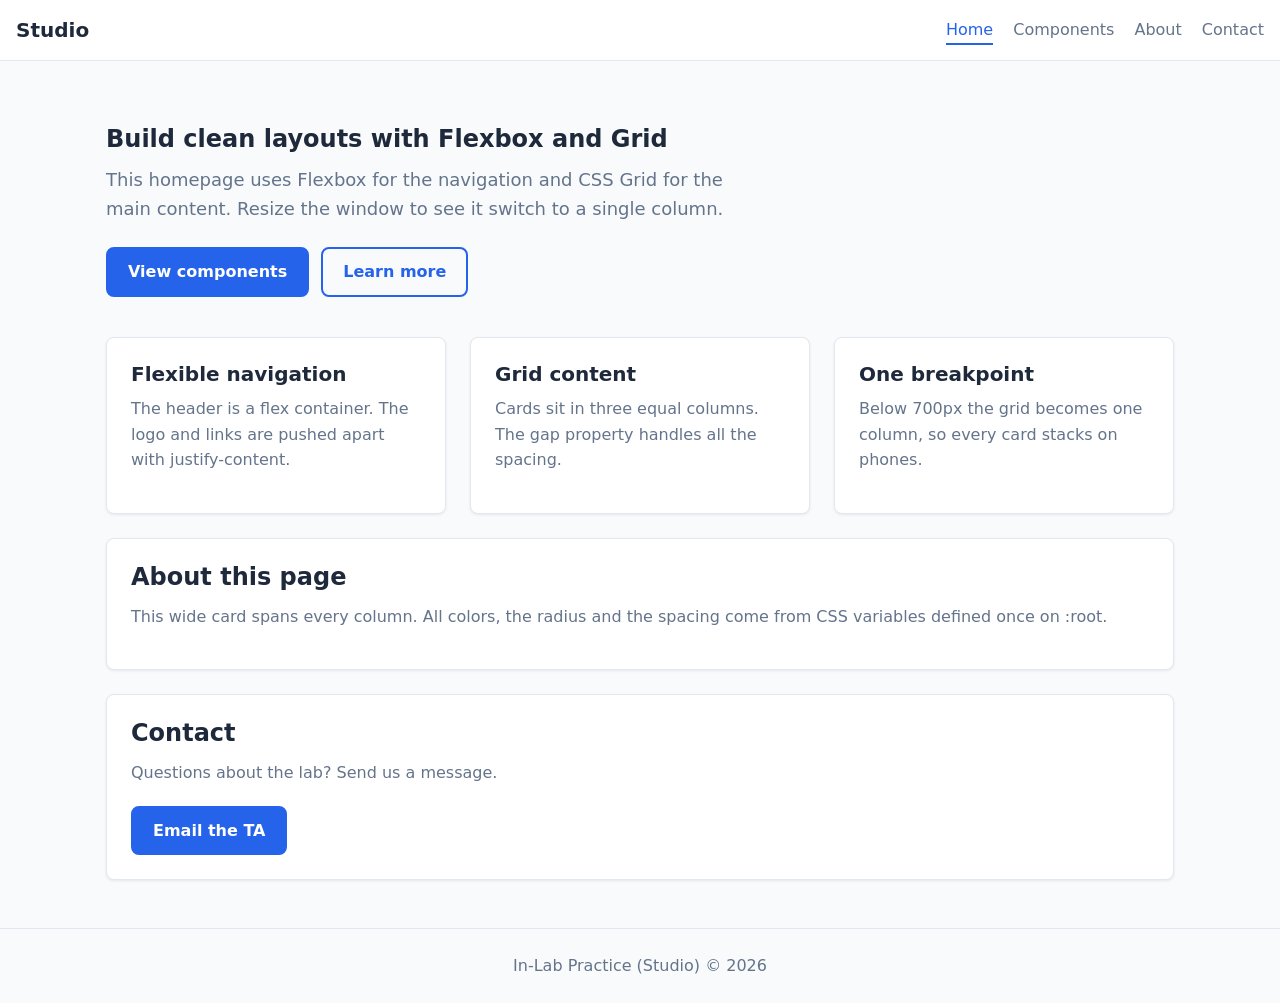
==== index.html @ bb8afc95 "Initial commit: add HTML and CSS" ====
<!DOCTYPE html>
<html lang="en">
    <head>
        <meta charset="UTF-8">
        <meta name="viewport" content="width=device-width, initial-scale=1.0">
        <title>Studio - Home</title>
        <link rel="stylesheet" href="css/styles.css">
    </head>
    <body>
        <header class="site-header">
            <a class="logo" href="index.html">Studio</a>
            <nav>
                <ul>
                    <li><a class="active" href="index.html">Home</a></li>
                    <li><a href="components.html">Components</a></li>
                    <li><a href="about.html">About</a></li>
                    <li><a href="contact.html">Contact</a></li>
                </ul>
            </nav>
        </header>
        <div class="container">
            <section class="hero">
                <h1>Build clean layouts with Flexbox and Grid</h1>
                <p>This homepage uses Flexbox for the navigation and CSS Grid for the
                main content. Resize the window to see it switch to a single column.</p>
        <div class="actions">
            <a class="btn" href="components.html">View components</a>
            <a class="btn btn-outline" href="#about">Learn more</a>
        </div>
            </section>
        <main class="grid">
            <article class="card">
            <h3>Flexible navigation</h3>
            <p>The header is a flex container. The logo and links are pushed apart
            with justify-content.</p>
            </article>
            <article class="card">
            <h3>Grid content</h3>
            <p>Cards sit in three equal columns. The gap property handles all the
            spacing.</p>
            </article>
            <article class="card">
            <h3>One breakpoint</h3>
            <p>Below 700px the grid becomes one column, so every card stacks on
            phones.</p>
            </article>
            <section class="card wide" id="about">
            <h2>About this page</h2>
            <p>This wide card spans every column. All colors, the radius and the
            spacing come from CSS variables defined once on :root.</p>
            </section>
            <section class="card wide" id="contact">
                <h2>Contact</h2>
                <p>Questions about the lab? Send us a message.</p>
                <a class="btn" href="mailto:ta@example.com">Email the TA</a>
            </section>
        </main>
        </div>
            <footer class="site-footer">
                <div class="container">In-Lab Practice (Studio) © 2026</div>
            </footer>
    </body>
</html>
---- css/styles.css ----
/*body {
    font-family: Arial,  sans-serif;
    background-color: rgb(235, 238, 231);
    margin: 0;
    color: #222;
}
header {
    background-color:rgb(60, 94, 82);
    color: aliceblue;
    padding: 10px;
    padding-left: 20px;
    margin: 0 ;
}
header a {
    color: beige;
}
main {
    max-width: 800px;
    margin: 30px auto;
    padding: 0 20px;
}
section {
    background-color: aliceblue;
    border-radius: 10px;
    padding: 25px;
    margin: 10px;
}
table {
    border-collapse: collapse;
    width: 100%;
}
th,
td {
    text-align: left;
    border: 2px solid darkgray;
    padding: 10px;
}
th {
    background-color:rgb(60, 94, 82);
    color: aliceblue;
}
footer {
    text-align: center;
    padding: 10px;
} */
:root {
    --primary:#2563eb;
    --bg:#f8fafc;
    --text: #1e293b;
    --radius: 8px;
    /* extra variables we will also use */
    --primary-dark: #1d4ed8;
    --surface: #ffffff;
    --border: #e2e8f0;
    --muted: #64748b;
    --space: 16px;
}

* { box-sizing: border-box; }

body {
    margin: 0;
    font-family: system-ui,-apple-system,"Segoe UI", sans-serif;
    background: var(--bg);
    color: var(--text);
    line-height: 1.6;
}

h1, h2, h3 {line-height: 1.2; margin:0 0 .5em;}

p {margin: 0 0 1em;}
a {color:var(--primary);}

.container {
    max-width: 1100px;
    margin: 0 auto;
    padding: 0 var(--space);
}

/* ---------- Navigation = FLEXBOX ---------- */
.site-header {
        display: flex;
        justify-content: space-between; /* logo left, links right */
        align-items: center; /* vertically centered */
        flex-wrap: wrap; /* wrap if the screen is too narrow */
        gap: var(--space);
        padding: 14px var(--space);
        background: var(--surface);
        border-bottom: 1px solid var(--border);
}
.logo { font-weight: 700;
        font-size: 1.25rem; 
        color: var(--text); 
        text-decoration: none; 
}
.site-header ul { 
        display: flex; 
        gap: 20px; 
        list-style: none; 
        margin: 0;
        padding: 0; 
}
.site-header a:not(.logo) { 
        text-decoration: none; 
        color: var(--muted);
        padding: 4px 0; 
}
.site-header a:not(.logo):hover,
.site-header a.active { 
        color: var(--primary); 
        border-bottom: 2px solid var(--primary); 
}
/* ---------- Hero ---------- */
.hero { padding: 64px 0 40px; }
.hero p { max-width: 55ch; color: var(--muted); font-size: 1.125rem; }
.hero .actions { 
    display: flex; gap: 12px;
    flex-wrap: wrap;
    margin-top: 24px;
}
/* ---------- Buttons ---------- */
.btn {
    display: inline-block;
    padding: 10px 20px;
    font: inherit;
    font-weight: 600;
    color: #fff;
    background: var(--primary);
    border: 2px solid var(--primary);
    border-radius: var(--radius);
    text-decoration: none;
    cursor: pointer;
    transition: background .15s, border-color .15s;
}
/* hover state (.is-hover lets us show the hover look without a mouse) */
.btn:hover:not(:disabled),
.btn.is-hover {
    background: var(--primary-dark);
    border-color: var(--primary-dark);
}
.btn:focus-visible { 
    outline: 3px solid #93b4f8; 
    outline-offset: 2px; 
}
/* disabled state */
.btn:disabled {
    background: #cbd5e1;
    border-color: #cbd5e1;
    color: #64748b;
    cursor: not-allowed;
}
.btn-outline { background: transparent; 
    color: var(--primary); 
}
.btn-outline:hover:not(:disabled) { 
    background: var(--primary); 
    color: #fff;
}
/* ---------- Card ---------- */
.card {
    background: var(--surface);
    border: 1px solid var(--border);
    border-radius: var(--radius);
    padding: 24px;
    box-shadow: 0 1px 3px rgba(15, 23, 42, .08);
}
.card h3 { font-size: 1.25rem; }
.card p { color: var(--muted); }
.card .btn { margin-top: 4px; }
/* ---------- Main content = GRID ---------- */
.grid {
    display: grid;
    grid-template-columns: repeat(3, 1fr); /* 3 equal columns */
    gap: 24px;
    padding-bottom: 48px;
}
.grid .wide { grid-column: 1 / -1; } 
/* from the first line to the last = full width */
/* ---------- Footer ---------- */
.site-footer {
    border-top: 1px solid var(--border);
    padding: 24px 0;
    color: var(--muted);
    text-align: center;
}
/* ---------- ONE breakpoint: mobile = single column ---------- */
@media (max-width: 700px) {
    .grid { grid-template-columns: 1fr; }
}
/* ---------- Responsive table ---------- */
.table-wrap {
overflow-x: auto; /* scrolls sideways on small screens */
border: 1px solid var(--border);
border-radius: var(--radius);
background: var(--surface);
}
table { 
    width: 100%; 
    min-width: 520px; 
    border-collapse: collapse; 
}
th, td { 
    padding: 12px 16px; 
    text-align: left; 
}
th { 
    background: var(--primary); 
    color: #fff; 
    white-space: nowrap; 
}
tbody tr:nth-child(even) { 
    background: var(--bg); 
} 
/* zebra rows */
tbody tr:hover { background: #e0e9fd; }
.badge { padding: 2px 10px; 
    border-radius: 999px; 
    font-size: .85rem; 
    font-weight: 600; 
    background: #dcfce7; 
    color: #166534; 
}
.badge.off { 
    background: #fee2e2; 
    color: #991b1b; 
}
/* ---------- Components page helpers ---------- */
.section { padding: 32px 0 8px; }
.section > h2 { margin-bottom: 16px; }
.row { 
    display: flex; 
    flex-wrap: wrap; gap: 16px; 
    align-items: center; 
}
.label { 
    color: var(--muted); 
    font-size: .9rem; 
}
.swatches { 
    display: grid; 
    grid-template-columns: repeat(auto-fit, minmax(140px, 1fr));
    gap: 16px; 
}
.swatch { border: 1px solid var(--border); 
    border-radius: var(--radius);
    overflow: hidden; 
    background: var(--surface); 
}
.swatch i { 
    display: block; 
    height: 56px; 
}
.swatch code { 
    display: block; 
    padding: 8px 12px; 
    font-size: .85rem; 
}
form.card {
    display: flex;
    flex-direction: column;
    gap : 10px;
}
form.card input,
form.card select,
form.card textarea {
    padding: 10px;
    border: 1px solid var(--border);
    border-radius: var(--radius);
    font: inherit;
}
form.card textarea {
    min-height: 150px;
    resize:vertical;
}
form.card label {
    font-weight: 600;
}
form.card .btn {
    width: fit-content;
    padding: 10px 20px;
}
input[type="date"] {
    padding: 12px;
    font-size: 16px;
}
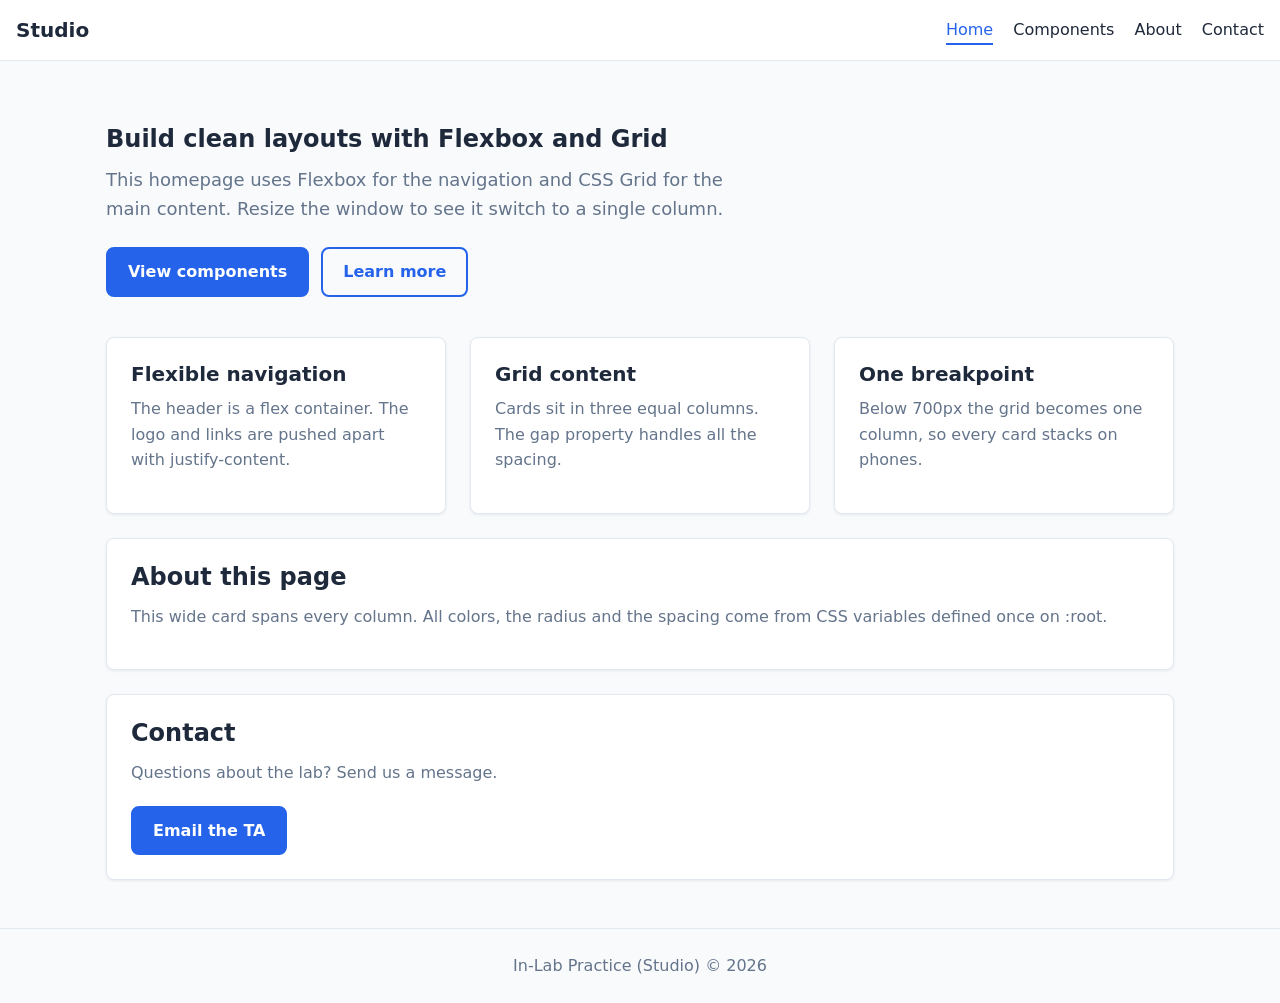
==== commit d19926ac: "Initial commit: add HTML and CSS" ====
--- a/index.html
+++ b/index.html
@@ -4,6 +4,7 @@
         <meta charset="UTF-8">
         <meta name="viewport" content="width=device-width, initial-scale=1.0">
         <title>Studio - Home</title>
+        <meta name="description" content="Studio demonstrates responsive web design using Flexbox, CSS Grid, and reusable HTML and CSS components.">
         <link rel="stylesheet" href="css/styles.css">
     </head>
     <body>
@@ -25,7 +26,7 @@
                 main content. Resize the window to see it switch to a single column.</p>
         <div class="actions">
             <a class="btn" href="components.html">View components</a>
-            <a class="btn btn-outline" href="#about">Learn more</a>
+            <a class="btn btn-outline" href="about.html">Learn more</a>
         </div>
             </section>
         <main class="grid">
--- a/css/styles.css
+++ b/css/styles.css
@@ -49,7 +49,7 @@
     --text: #1e293b;
     --radius: 8px;
     /* extra variables we will also use */
-    --primary-dark: #1d4ed8;
+    --primary-dark: #1a43b6;
     --surface: #ffffff;
     --border: #e2e8f0;
     --muted: #64748b;
@@ -66,7 +66,9 @@
     line-height: 1.6;
 }
 
-h1, h2, h3 {line-height: 1.2; margin:0 0 .5em;}
+h1, h2, h3 {line-height: 1.2; 
+    margin:0 0 .5em;
+}
 
 p {margin: 0 0 1em;}
 a {color:var(--primary);}
@@ -88,10 +90,11 @@
         background: var(--surface);
         border-bottom: 1px solid var(--border);
 }
-.logo { font-weight: 700;
-        font-size: 1.25rem; 
-        color: var(--text); 
-        text-decoration: none; 
+.logo { 
+    font-weight: 700;
+    font-size: 1.25rem; 
+    color: var(--text); 
+    text-decoration: none; 
 }
 .site-header ul { 
         display: flex; 
@@ -101,8 +104,8 @@
         padding: 0; 
 }
 .site-header a:not(.logo) { 
-        text-decoration: none; 
-        color: var(--muted);
+        text-decoration: none;
+        color: var(--text);
         padding: 4px 0; 
 }
 .site-header a:not(.logo):hover,
@@ -112,7 +115,11 @@
 }
 /* ---------- Hero ---------- */
 .hero { padding: 64px 0 40px; }
-.hero p { max-width: 55ch; color: var(--muted); font-size: 1.125rem; }
+.hero p { 
+    max-width: 55ch; 
+    color: var(--muted); 
+    font-size: 1.125rem; 
+}
 .hero .actions { 
     display: flex; gap: 12px;
     flex-wrap: wrap;
@@ -149,7 +156,8 @@
     color: #64748b;
     cursor: not-allowed;
 }
-.btn-outline { background: transparent; 
+.btn-outline { 
+    background: transparent; 
     color: var(--primary); 
 }
 .btn-outline:hover:not(:disabled) { 
@@ -170,11 +178,24 @@
 /* ---------- Main content = GRID ---------- */
 .grid {
     display: grid;
-    grid-template-columns: repeat(3, 1fr); /* 3 equal columns */
+    grid-template-columns: 1fr; /* 3 equal columns */
     gap: 24px;
     padding-bottom: 48px;
 }
 .grid .wide { grid-column: 1 / -1; } 
+/* Tablet */
+@media (min-width: 701px) {
+    .grid {
+        grid-template-columns: repeat(2, 1fr);
+    }
+}
+/* Desktop */
+@media (min-width: 1024px) {
+    .grid {
+        grid-template-columns: repeat(3, 1fr);
+    }
+}
+
 /* from the first line to the last = full width */
 /* ---------- Footer ---------- */
 .site-footer {
@@ -260,6 +281,9 @@
     flex-direction: column;
     gap : 10px;
 }
+form.card h3 {
+    font-size: 1.55em;
+}
 form.card input,
 form.card select,
 form.card textarea {
@@ -267,6 +291,7 @@
     border: 1px solid var(--border);
     border-radius: var(--radius);
     font: inherit;
+    background: var(--bg);
 }
 form.card textarea {
     min-height: 150px;
@@ -282,4 +307,165 @@
 input[type="date"] {
     padding: 12px;
     font-size: 16px;
+}
+.card ul {
+    padding-left: 24px;
+}
+
+.card li {
+    margin-bottom: 6px;
+}
+.alert {
+    padding: 12px 16px;
+    margin-bottom: 16px;
+    border: 1px solid;
+    border-radius: var(--radius);
+    transition: transform .2sec ease;
+}
+.alert:hover {
+    transform: scale(1.05);
+}
+.alert-success {
+    background: #d8f5e2; 
+    color: #12552c; 
+    border-color: #86efac;
+}
+.alert-warning {
+    background: #fef3c7; 
+    color: #933e09; 
+    border-color: #f3d05b;
+}
+.alert-error {
+    background: #fee2e2; 
+    color: #991b1b; 
+    border-color: #f59595;
+}
+
+.modal-toggle {display: none;}
+
+.modal-overlay {
+    position: fixed;
+    top: 0; left: 0; right: 0; bottom: 0;
+    background: rgba(0,0,0,.7);
+    
+    display: flex;
+    justify-content: center;
+    align-items: center;
+
+    visibility: hidden;
+    opacity: 0;
+    z-index: 1000;
+    cursor: pointer;
+    transition: opacity .2s ease;
+}
+
+/* Display the modal when checkbox is checked */
+.modal-toggle:checked ~ .modal-overlay {
+    visibility: visible;
+    opacity: 1;
+}
+.modal {
+    background: var(--surface);
+    color: var(--text);
+    border-radius: var(--radius,8px);
+    width: 90%;
+    max-width: 500px;
+    box-shadow: 0 10px 30px rgba(0,0,0,.3);
+    padding: 24px;
+}
+.modal-header {
+    display: flex;
+    justify-content: space-between;
+    align-items: center;
+    gap: 20px;
+    margin-bottom: 20px;
+}
+
+.modal-header h3 {
+    margin: 0;
+    font-size: 1.65rem;
+}
+.modal p {
+    padding: 20px 10px;
+    margin: 5px 0;
+}
+.modal-close {
+    font-size: 30px;
+    line-height: 1;
+    cursor: pointer;
+}
+
+@media (prefers-color-scheme: dark) {
+    :root {
+        --primary: #5f57bb; 
+        --primary-dark: #4136bd; 
+        --bg: #1d2025; 
+        --text: #e7ebef; 
+        --surface: #0c1014; 
+        --border: #44454f; 
+        --muted: #cdd0d4;
+    }
+    .site-header a:not(.logo):hover,
+    .site-header a.active { 
+        color: #b9b2ff; 
+        border-bottom: 2px solid #b9b2ff; 
+    }
+    .btn-outline {
+        background: transparent;
+        color: #b9b2ff;
+        border-color: #b9b2ff;
+    }
+    .btn-outline:hover:not(:disabled) { 
+        background: var(--primary-dark); 
+        color: #fff;
+    }
+    .btn:hover:not(:disabled),
+    .btn.is-hover {
+        background: var(--primary-dark);
+        border-color: var(--primary-dark);
+    }
+    /* badge */
+    .badge { 
+        background:#1e311f;
+        color: #acef40;
+    }
+    .badge.off { 
+        background: #3f1e1e; 
+        color: #f87171;
+    }
+    /* table */
+    th { 
+        background: var(--primary-dark);
+        color: #fff;
+    }
+    /* Table hover */
+    tbody tr:hover { 
+        background: #303e4d; 
+    }
+    form.card input,
+    form.card select,
+    form.card textarea {
+        background: var(--bg);
+        color: var(--text);
+    }
+    /* alert colors */
+    .alert-success {
+        background: #1e311f;
+        color: #acef40;
+        border-color: #3cf37f;
+    }
+    .alert-warning {
+        background: #3e2f21;
+        color: #facc15;
+        border-color: #fbbf24;
+    }
+    .alert-error {
+        background: #3f1e1e;
+        color: #f87171;
+        border-color: #ff7979;
+    }
+    /* links */
+    a { 
+        color: var(--primary); 
+    }
 }
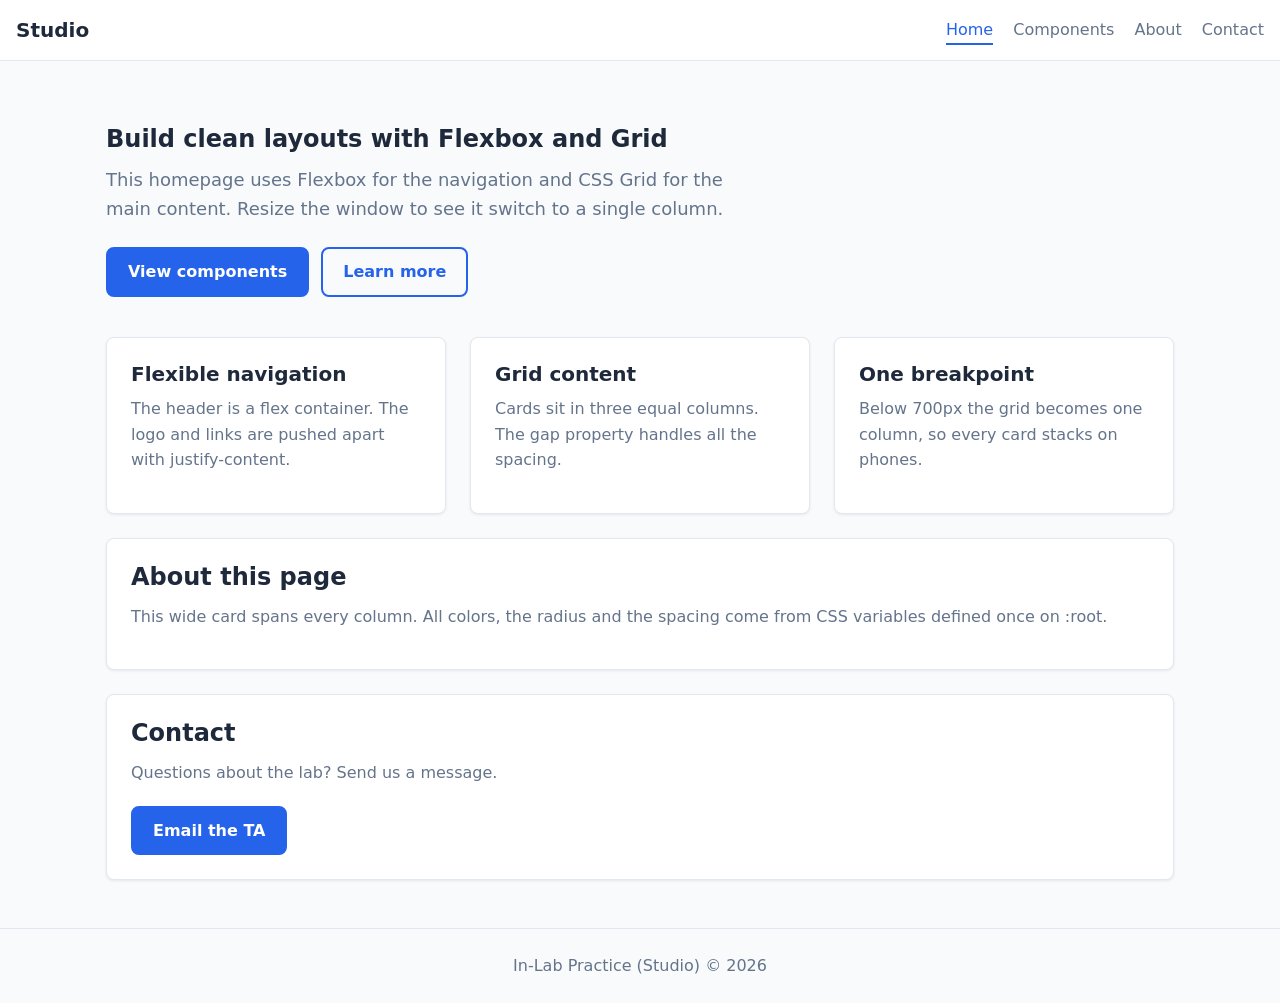
==== commit 1db62592: "Revert "Initial commit: add HTML and CSS" This reverts commit d19926ac6d19c8b3cf0f084858c8e733e83ac0" ====
--- a/index.html
+++ b/index.html
@@ -4,7 +4,6 @@
         <meta charset="UTF-8">
         <meta name="viewport" content="width=device-width, initial-scale=1.0">
         <title>Studio - Home</title>
-        <meta name="description" content="Studio demonstrates responsive web design using Flexbox, CSS Grid, and reusable HTML and CSS components.">
         <link rel="stylesheet" href="css/styles.css">
     </head>
     <body>
@@ -26,7 +25,7 @@
                 main content. Resize the window to see it switch to a single column.</p>
         <div class="actions">
             <a class="btn" href="components.html">View components</a>
-            <a class="btn btn-outline" href="about.html">Learn more</a>
+            <a class="btn btn-outline" href="#about">Learn more</a>
         </div>
             </section>
         <main class="grid">
--- a/css/styles.css
+++ b/css/styles.css
@@ -49,7 +49,7 @@
     --text: #1e293b;
     --radius: 8px;
     /* extra variables we will also use */
-    --primary-dark: #1a43b6;
+    --primary-dark: #1d4ed8;
     --surface: #ffffff;
     --border: #e2e8f0;
     --muted: #64748b;
@@ -66,9 +66,7 @@
     line-height: 1.6;
 }
 
-h1, h2, h3 {line-height: 1.2; 
-    margin:0 0 .5em;
-}
+h1, h2, h3 {line-height: 1.2; margin:0 0 .5em;}
 
 p {margin: 0 0 1em;}
 a {color:var(--primary);}
@@ -90,11 +88,10 @@
         background: var(--surface);
         border-bottom: 1px solid var(--border);
 }
-.logo { 
-    font-weight: 700;
-    font-size: 1.25rem; 
-    color: var(--text); 
-    text-decoration: none; 
+.logo { font-weight: 700;
+        font-size: 1.25rem; 
+        color: var(--text); 
+        text-decoration: none; 
 }
 .site-header ul { 
         display: flex; 
@@ -104,8 +101,8 @@
         padding: 0; 
 }
 .site-header a:not(.logo) { 
-        text-decoration: none;
-        color: var(--text);
+        text-decoration: none; 
+        color: var(--muted);
         padding: 4px 0; 
 }
 .site-header a:not(.logo):hover,
@@ -115,11 +112,7 @@
 }
 /* ---------- Hero ---------- */
 .hero { padding: 64px 0 40px; }
-.hero p { 
-    max-width: 55ch; 
-    color: var(--muted); 
-    font-size: 1.125rem; 
-}
+.hero p { max-width: 55ch; color: var(--muted); font-size: 1.125rem; }
 .hero .actions { 
     display: flex; gap: 12px;
     flex-wrap: wrap;
@@ -156,8 +149,7 @@
     color: #64748b;
     cursor: not-allowed;
 }
-.btn-outline { 
-    background: transparent; 
+.btn-outline { background: transparent; 
     color: var(--primary); 
 }
 .btn-outline:hover:not(:disabled) { 
@@ -178,24 +170,11 @@
 /* ---------- Main content = GRID ---------- */
 .grid {
     display: grid;
-    grid-template-columns: 1fr; /* 3 equal columns */
+    grid-template-columns: repeat(3, 1fr); /* 3 equal columns */
     gap: 24px;
     padding-bottom: 48px;
 }
 .grid .wide { grid-column: 1 / -1; } 
-/* Tablet */
-@media (min-width: 701px) {
-    .grid {
-        grid-template-columns: repeat(2, 1fr);
-    }
-}
-/* Desktop */
-@media (min-width: 1024px) {
-    .grid {
-        grid-template-columns: repeat(3, 1fr);
-    }
-}
-
 /* from the first line to the last = full width */
 /* ---------- Footer ---------- */
 .site-footer {
@@ -281,9 +260,6 @@
     flex-direction: column;
     gap : 10px;
 }
-form.card h3 {
-    font-size: 1.55em;
-}
 form.card input,
 form.card select,
 form.card textarea {
@@ -291,7 +267,6 @@
     border: 1px solid var(--border);
     border-radius: var(--radius);
     font: inherit;
-    background: var(--bg);
 }
 form.card textarea {
     min-height: 150px;
@@ -314,158 +289,4 @@
 
 .card li {
     margin-bottom: 6px;
-}
-.alert {
-    padding: 12px 16px;
-    margin-bottom: 16px;
-    border: 1px solid;
-    border-radius: var(--radius);
-    transition: transform .2sec ease;
-}
-.alert:hover {
-    transform: scale(1.05);
-}
-.alert-success {
-    background: #d8f5e2; 
-    color: #12552c; 
-    border-color: #86efac;
-}
-.alert-warning {
-    background: #fef3c7; 
-    color: #933e09; 
-    border-color: #f3d05b;
-}
-.alert-error {
-    background: #fee2e2; 
-    color: #991b1b; 
-    border-color: #f59595;
-}
-
-.modal-toggle {display: none;}
-
-.modal-overlay {
-    position: fixed;
-    top: 0; left: 0; right: 0; bottom: 0;
-    background: rgba(0,0,0,.7);
-    
-    display: flex;
-    justify-content: center;
-    align-items: center;
-
-    visibility: hidden;
-    opacity: 0;
-    z-index: 1000;
-    cursor: pointer;
-    transition: opacity .2s ease;
-}
-
-/* Display the modal when checkbox is checked */
-.modal-toggle:checked ~ .modal-overlay {
-    visibility: visible;
-    opacity: 1;
-}
-.modal {
-    background: var(--surface);
-    color: var(--text);
-    border-radius: var(--radius,8px);
-    width: 90%;
-    max-width: 500px;
-    box-shadow: 0 10px 30px rgba(0,0,0,.3);
-    padding: 24px;
-}
-.modal-header {
-    display: flex;
-    justify-content: space-between;
-    align-items: center;
-    gap: 20px;
-    margin-bottom: 20px;
-}
-
-.modal-header h3 {
-    margin: 0;
-    font-size: 1.65rem;
-}
-.modal p {
-    padding: 20px 10px;
-    margin: 5px 0;
-}
-.modal-close {
-    font-size: 30px;
-    line-height: 1;
-    cursor: pointer;
-}
-
-@media (prefers-color-scheme: dark) {
-    :root {
-        --primary: #5f57bb; 
-        --primary-dark: #4136bd; 
-        --bg: #1d2025; 
-        --text: #e7ebef; 
-        --surface: #0c1014; 
-        --border: #44454f; 
-        --muted: #cdd0d4;
-    }
-    .site-header a:not(.logo):hover,
-    .site-header a.active { 
-        color: #b9b2ff; 
-        border-bottom: 2px solid #b9b2ff; 
-    }
-    .btn-outline {
-        background: transparent;
-        color: #b9b2ff;
-        border-color: #b9b2ff;
-    }
-    .btn-outline:hover:not(:disabled) { 
-        background: var(--primary-dark); 
-        color: #fff;
-    }
-    .btn:hover:not(:disabled),
-    .btn.is-hover {
-        background: var(--primary-dark);
-        border-color: var(--primary-dark);
-    }
-    /* badge */
-    .badge { 
-        background:#1e311f;
-        color: #acef40;
-    }
-    .badge.off { 
-        background: #3f1e1e; 
-        color: #f87171;
-    }
-    /* table */
-    th { 
-        background: var(--primary-dark);
-        color: #fff;
-    }
-    /* Table hover */
-    tbody tr:hover { 
-        background: #303e4d; 
-    }
-    form.card input,
-    form.card select,
-    form.card textarea {
-        background: var(--bg);
-        color: var(--text);
-    }
-    /* alert colors */
-    .alert-success {
-        background: #1e311f;
-        color: #acef40;
-        border-color: #3cf37f;
-    }
-    .alert-warning {
-        background: #3e2f21;
-        color: #facc15;
-        border-color: #fbbf24;
-    }
-    .alert-error {
-        background: #3f1e1e;
-        color: #f87171;
-        border-color: #ff7979;
-    }
-    /* links */
-    a { 
-        color: var(--primary); 
-    }
 }
